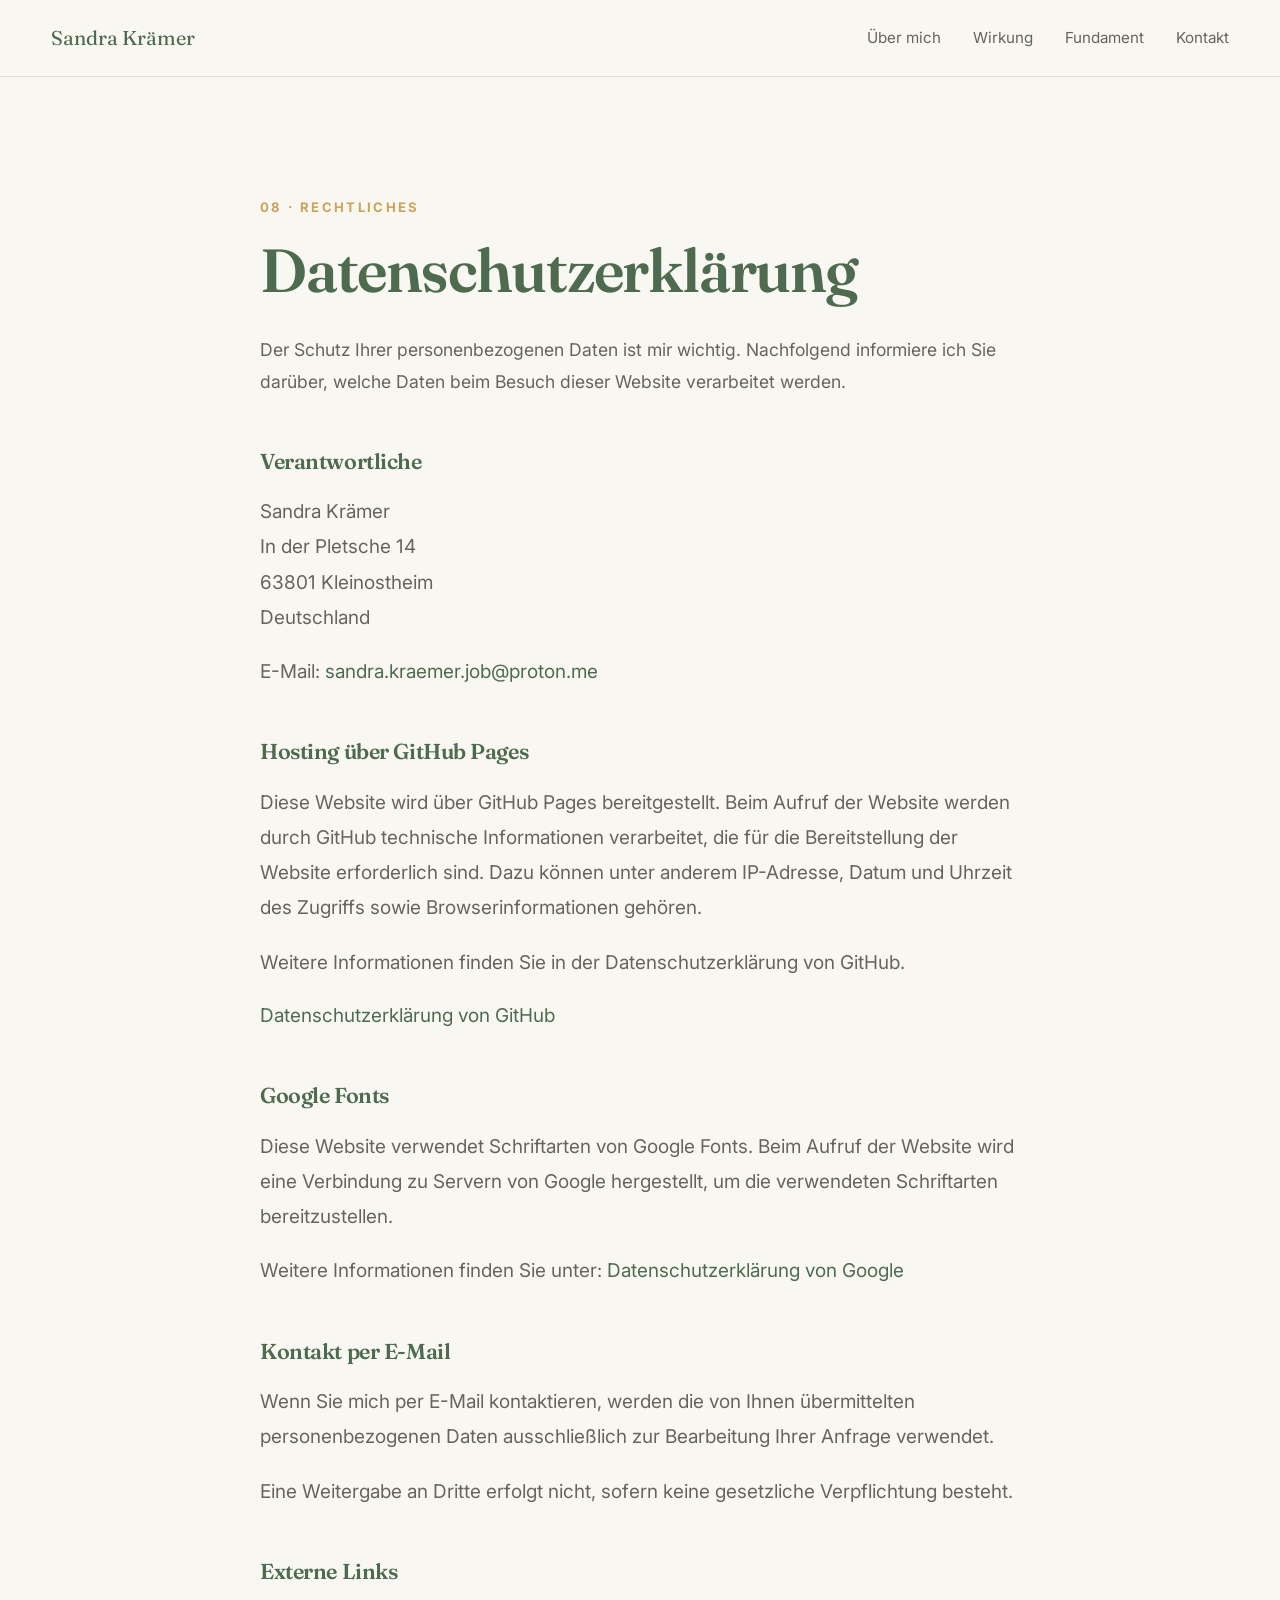
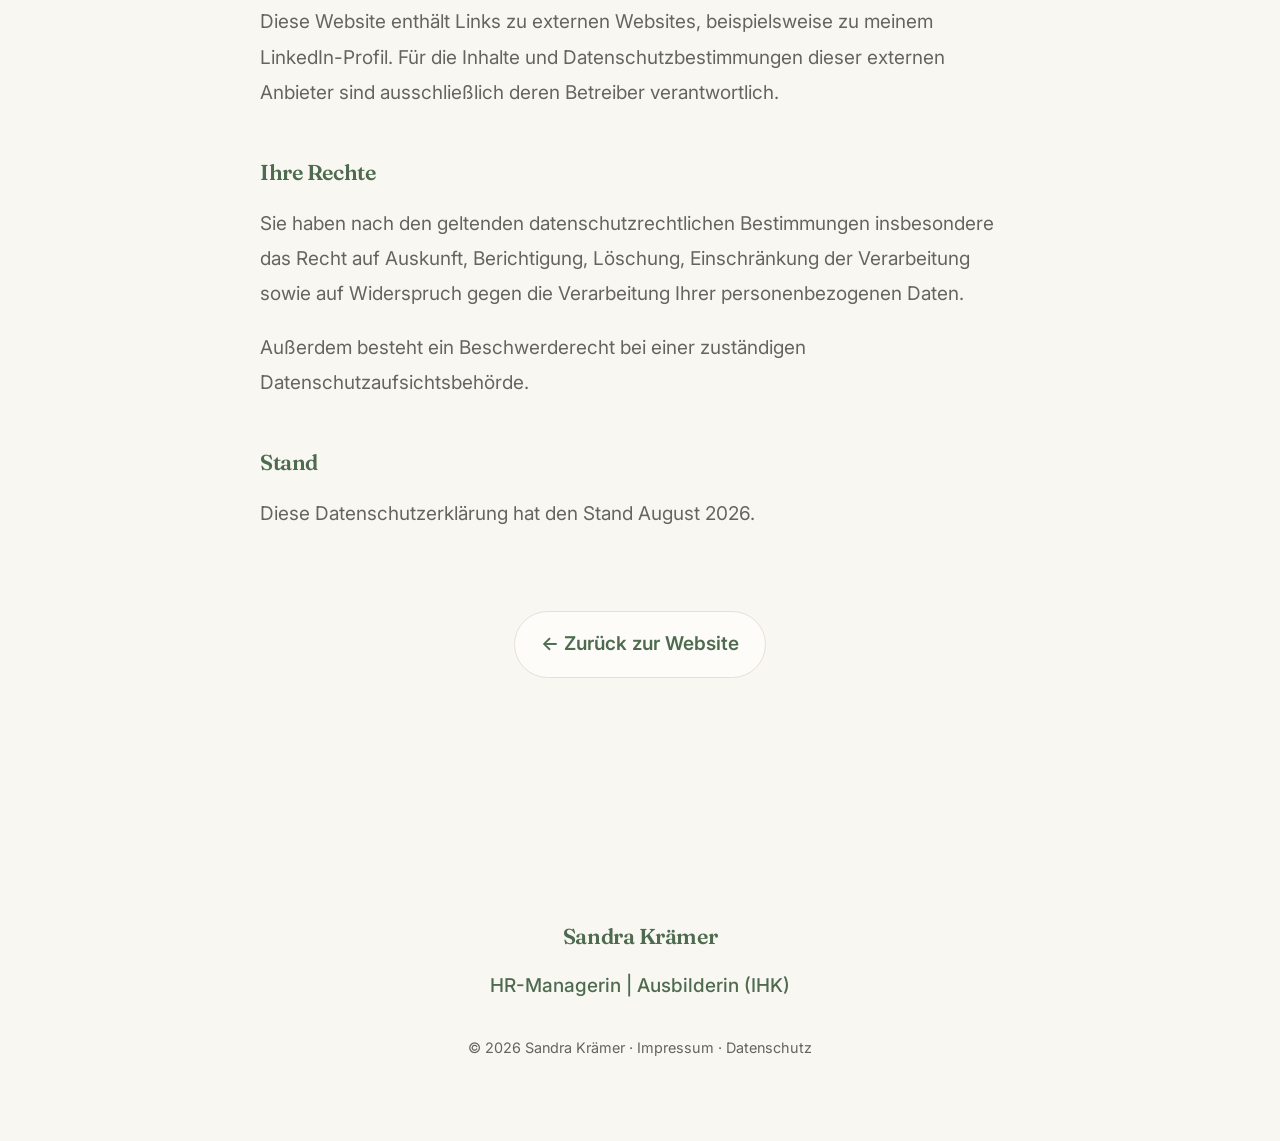
==== datenschutz.html @ 15b7663e "Version 5.0 – Final Release Completed legal pages, footer navigation and final polish for the person" ====
<!DOCTYPE html>

<html lang="de">
<head>
<meta charset="utf-8"/>
<meta content="width=device-width, initial-scale=1.0" name="viewport"/>
<title>Datenschutz | Sandra Krämer</title>

<meta name="description"
content="Datenschutzerklärung der Personal Brand Website von Sandra Krämer." />
<link rel="icon" type="image/png" sizes="32x32" href="favicon.png">
<link rel="apple-touch-icon" sizes="180x180" href="apple-touch-icon.png">
<link href="https://fonts.googleapis.com" rel="preconnect"/>
<link crossorigin="" href="https://fonts.gstatic.com" rel="preconnect"/>
<link href="https://fonts.googleapis.com/css2?family=Fraunces:wght@400;600;700&amp;family=Inter:wght@300;400;500;600;700&amp;display=swap" rel="stylesheet"/>
<link href="style.css" rel="stylesheet"/>
</head>
<body id="top">
<header>

    <div class="container">

        <a class="logo" href="index.html">
            Sandra Krämer
        </a>

        <nav>

            <a href="index.html#geschichte">Über mich</a>

            <a href="index.html#impact">Wirkung</a>

            <a href="index.html#qualifications">Fundament</a>

            <a href="index.html#contact">Kontakt</a>

        </nav>

    </div>

</header>

<main>

<section class="legal">

<div class="container">

<span class="section-label">

08 · RECHTLICHES

</span>

<h1>

Datenschutzerklärung

</h1>

<p class="legal-intro">

Der Schutz Ihrer personenbezogenen Daten ist mir wichtig. Nachfolgend informiere ich Sie darüber, welche Daten beim Besuch dieser Website verarbeitet werden.

</p>

<h3>Verantwortliche</h3>

<p>

Sandra Krämer<br>

In der Pletsche 14<br>

63801 Kleinostheim<br>

Deutschland

</p>

<p>

E-Mail:

<a href="mailto:sandra.kraemer.job@proton.me">

sandra.kraemer.job@proton.me

</a>

</p>

<h3>Hosting über GitHub Pages</h3>

<p>

Diese Website wird über GitHub Pages bereitgestellt. Beim Aufruf der Website werden durch GitHub technische Informationen verarbeitet, die für die Bereitstellung der Website erforderlich sind. Dazu können unter anderem IP-Adresse, Datum und Uhrzeit des Zugriffs sowie Browserinformationen gehören.

</p>

<p>

Weitere Informationen finden Sie in der Datenschutzerklärung von GitHub.

</p>
<a href="https://docs.github.com/de/site-policy/privacy-policies/github-general-privacy-statement"
target="_blank"
rel="noopener noreferrer">

Datenschutzerklärung von GitHub

</a>

<h3>Google Fonts</h3>

<p>

Diese Website verwendet Schriftarten von Google Fonts. Beim Aufruf der Website wird eine Verbindung zu Servern von Google hergestellt, um die verwendeten Schriftarten bereitzustellen.

</p>

<p>

Weitere Informationen finden Sie unter:

<a href="https://policies.google.com/privacy" target="_blank" rel="noopener noreferrer">

Datenschutzerklärung von Google

</a>

</p>

<h3>Kontakt per E-Mail</h3>

<p>

Wenn Sie mich per E-Mail kontaktieren, werden die von Ihnen übermittelten personenbezogenen Daten ausschließlich zur Bearbeitung Ihrer Anfrage verwendet.

</p>

<p>

Eine Weitergabe an Dritte erfolgt nicht, sofern keine gesetzliche Verpflichtung besteht.

</p>

<h3>Externe Links</h3>

<p>

Diese Website enthält Links zu externen Websites, beispielsweise zu meinem LinkedIn-Profil.

Für die Inhalte und Datenschutzbestimmungen dieser externen Anbieter sind ausschließlich deren Betreiber verantwortlich.

</p>

<h3>Ihre Rechte</h3>

<p>

Sie haben nach den geltenden datenschutzrechtlichen Bestimmungen insbesondere das Recht auf Auskunft, Berichtigung, Löschung, Einschränkung der Verarbeitung sowie auf Widerspruch gegen die Verarbeitung Ihrer personenbezogenen Daten.

</p>

<p>

Außerdem besteht ein Beschwerderecht bei einer zuständigen Datenschutzaufsichtsbehörde.

</p>

<h3>Stand</h3>

<p>

Diese Datenschutzerklärung hat den Stand August 2026.

</p>

<div class="legal-back">

<a class="button secondary"

href="index.html">

← Zurück zur Website

</a>

</div>

</div>

</section>

</main>

<footer>

    <div class="container footer-content">

        <h3>Sandra Krämer</h3>

        <p class="footer-role">
            HR-Managerin | Ausbilderin (IHK)
        </p>

        <small>

        © 2026 Sandra Krämer ·

        <a href="impressum.html">
        Impressum
        </a>

        ·

        <a href="datenschutz.html">
        Datenschutz
        </a>

        </small>

    </div>

</footer>
---- style.css ----
/* ==========================================================
   Sandra Krämer – Personal Brand Website
   Version 3.0

   Developed by Sandra Krämer
   Editorial & UX Support: ChatGPT

   Natürlich. Klar. Nahbar.
   ========================================================== */


/* ==========================================================
   01 | ROOT
   ========================================================== */

:root{

    /* Farben */
    --bg:#F8F7F2;
    --surface:#FDFCF9;
    --surface-soft:#F5F3EC;

    --text:#343430;
    --text-soft:#66645E;

    --primary:#4E6B50;
    --secondary:#A8B79E;
    --accent:#C9A35A;
    --highlight:#E8D58B;

    --border:#E5E1D7;

    /* Größen */
    --radius:20px;
    --radius-large:28px;

    --shadow:0 10px 30px rgba(0,0,0,.05);

    --content:760px;
    --section:980px;
    --hero:1140px;

    /* Abstände */
    --space-xs:.5rem;
    --space-sm:1rem;
    --space-md:2rem;
    --space-lg:4rem;
    --space-xl:6rem;
    --space-2xl:8rem;

    /* Schrift */
    --font-heading:"Fraunces",serif;
    --font-body:"Inter",sans-serif;

    --transition:.28s ease;

}


/* ==========================================================
   02 | RESET
   ========================================================== */

*,
*::before,
*::after{

    margin:0;
    padding:0;
    box-sizing:border-box;

}

html{

    scroll-behavior:smooth;

    scroll-padding-top:95px;

}

body{

    background:var(--bg);

    color:var(--text);

    font-family:var(--font-body);

    font-size:19px;

    line-height:1.8;

    -webkit-font-smoothing:antialiased;

}

img{

    display:block;

    max-width:100%;

    border-radius:var(--radius-large);

    box-shadow:var(--shadow);

    transition:transform .35s ease;

}

img:hover{

    transform:scale(1.01);

}

a{

    color:inherit;

    text-decoration:none;

    transition:var(--transition);

}

section{

    padding:7rem 2rem;

}


/* ==========================================================
   03 | LAYOUT
   ========================================================== */

.container{

    width:min(1200px,92%);

    margin:0 auto;

}

.container-text{

    width:min(100%,var(--content));

    margin-inline:auto;

}


/* ==========================================================
   04 | TYPOGRAFIE
   ========================================================== */

h1,
h2,
h3{

    font-family:var(--font-heading);

    font-weight:600;

    color:var(--primary);

    letter-spacing:-.02em;

}

h1{

    font-size:clamp(3rem,5vw,3.8rem);

    line-height:1.15;

    margin-bottom:1.75rem;

}

h2{

    font-size:clamp(2.6rem,4vw,3.3rem);

    line-height:1.15;

    margin-bottom:2rem;

    max-width:14ch;

}

h3{

    font-size:1.35rem;

    margin-bottom:.8rem;

}

p{

    color:var(--text-soft);

    margin-bottom:1.4rem;

}

.lead{

    max-width:34rem;

    font-size:1.2rem;

}

.eyebrow,
.section-label{

    display:inline-block;

    margin-bottom:1rem;

    color:var(--accent);

    text-transform:uppercase;

    letter-spacing:.18em;

    font-size:.82rem;

    font-weight:700;

}


/* ==========================================================
   05 | NAVIGATION
   ========================================================== */

header{

    position:sticky;

    top:0;

    background:rgba(248,247,242,.92);

    backdrop-filter:blur(10px);

    border-bottom:1px solid var(--border);

    z-index:100;

}

header .container{

    display:flex;

    justify-content:space-between;

    align-items:center;

    min-height:76px;

}

.logo{

    font-family:var(--font-heading);

    color:var(--primary);

    font-size:1.25rem;

}

nav{

    display:flex;

    gap:2rem;

}

nav a{

    font-size:.95rem;

    color:var(--text-soft);

}

nav a:hover{

    color:var(--primary);

}


/* ==========================================================
   06 | HERO
   ========================================================== */

.hero{

    padding-top:5rem;

    padding-bottom:5rem;

}

.hero-grid{

    width:min(100%,var(--hero));

    margin:auto;

    display:grid;

    grid-template-columns:1.1fr .9fr;

    gap:4rem;

    align-items:center;

}

.hero h1{

    max-width:none;

}

.hero-image{

    padding-left:0;

}

.hero-image img{

    width:100%;

    transition:transform .5s ease;

}

.hero-image img:hover{

    transform:scale(1.02);

}

.hero-buttons{

    display:flex;

    gap:1rem;

    margin-top:2rem;

}


/* ==========================================================
   07 | BUTTONS
   ========================================================== */

.button{

    display:inline-flex;

    align-items:center;

    justify-content:center;

    padding:.95rem 1.6rem;

    border-radius:999px;

    font-weight:600;

    transition:
        background .25s ease,
        color .25s ease,
        border-color .25s ease,
        transform .25s ease;

}

.button.primary{

    background:var(--primary);

    color:#fff;

}

.button.primary:hover{

    background:#425944;

    transform:translateY(-2px);

}

.button.secondary{

    background:var(--surface);

    border:1px solid var(--border);

}

.button.secondary:hover{

    border-color:var(--secondary);

    transform:translateY(-2px);

}
/* ==========================================================
   08 | EDITORIAL QUOTE
   ========================================================== */

.editorial-quote{

    padding:4rem 2rem;

}

.editorial-quote .container-text{

    text-align:center;

}

.editorial-quote::before,
.editorial-quote::after{

    content:"";

    display:block;

    width:72px;

    height:2px;

    background:var(--accent);

    margin:0 auto 2rem;

}

.editorial-quote::after{

    margin:2rem auto 0;

}

.editorial-quote p{

    max-width:24ch;

    margin:0 auto;

    font-family:var(--font-heading);

    font-size:clamp(1.8rem,3vw,2.2rem);

    line-height:1.5;

    color:var(--primary);

}


/* ==========================================================
   09 | STORY
   ========================================================== */

.story .container{

    max-width:var(--content);

}

.chapter{

    max-width:920px;

    margin:0 auto;

}

.chapter h2{

    max-width:14ch;

    font-size:clamp(2.6rem,4vw,3.3rem);

    line-height:1.15;

    margin-bottom:1rem;

}

.chapter p{

    max-width:42rem;

}

.chapter p:last-child{

    margin-bottom:0;

}

.intro{

    font-family:var(--font-heading);

    color:var(--primary);

    font-size:1.35rem;

    line-height:1.6;

    margin-bottom:2rem;

}

.story{

    padding:2.5rem 2rem;

}

.story + .story{

    padding-top:1rem;

}

.story-divider{

    width:90px;

    height:2px;

    background:var(--secondary);

    margin:2rem 0 2.75rem;

}

.story-question{

    margin:3rem 0 1.5rem;

    font-size:1.6rem;

    color:var(--primary);

    font-weight:600;

}

.story-quote{

    max-width:720px;

    margin:2.5rem auto;

    padding:2.6rem;

    background:var(--surface);

    border-left:2px solid var(--accent);

    border-radius:20px;

    box-shadow:0 10px 30px rgba(0,0,0,.05);

    font-size:1.4rem;

    line-height:1.6;

}

.story-quote span{

    display:block;

    margin-bottom:1rem;

    font-weight:400;

}

.story-quote strong{

    display:block;

    color:var(--primary);

}

.story::after{

    content:"";

    display:block;

    width:42px;

    height:2px;

    background:var(--accent);

    opacity:.35;

    margin:3rem auto 0;

}

.story:last-of-type::after{

    display:none;

}


/* ==========================================================
   10 | IMAGE BREAK
   ========================================================== */

.image-break{

    padding:3rem 2rem;

}

.image-break .container{

    max-width:980px;

}

.image-break img{

    width:100%;

    border-radius:24px;

    object-fit:cover;

}


/* ==========================================================
   11 | PRINCIPLES
   ========================================================== */

.principles{

    margin-top:2.5rem;

    display:grid;

    grid-template-columns:repeat(2,minmax(0,1fr));

    gap:1.75rem;

}

.principles article{

    background:var(--surface);

    border:1px solid var(--border);

    border-radius:20px;

    padding:2rem;

    transition:var(--transition);

}

.principles article:hover{

    border-color:var(--secondary);

    transform:translateY(-3px);

}

.principles h3{

    color:var(--primary);

}

.principles p{

    margin-bottom:0;

}


/* ==========================================================
   12 | WIRKUNG
   ========================================================== */

.impact{

    background:var(--surface-soft);

    padding:5rem 2rem 7rem;
}

.impact .container{

    max-width:980px;

}

.impact h2{

    max-width:14ch;

}

.impact-intro{

    max-width:760px;

    margin-bottom:2rem;

    font-size:1.1rem;

}

.impact-roadmap{

    position:relative;

}

.impact-grid{

    display:grid;

    grid-template-columns:repeat(2,minmax(380px,1fr));

    gap:2.2rem;

    z-index:2;

    margin-top:1.5rem;

}

.impact-card{

    position:relative;

    padding:3rem;

    background:var(--surface);

    border:1px solid var(--border);

    border-radius:24px;

    box-shadow:
        0 6px 18px rgba(36,48,36,.04),
        0 18px 40px rgba(36,48,36,.06);

    transition:
        transform .35s ease,
        box-shadow .35s ease;

}

.impact-card:hover{

    transform:translateY(-5px);

    box-shadow:
        0 10px 26px rgba(36,48,36,.08),
        0 22px 46px rgba(36,48,36,.08);

}

.card-header{

    display:flex;

    align-items:flex-start;

    gap:2rem;

    margin-bottom:1.8rem;

}

.card-header h3{

    margin:.2rem 0 0;

    font-size:1.65rem;

    line-height:1.1;

}

.impact-icon-wrapper{

    position:relative;

    width:72px;

    height:72px;

    flex-shrink:0;

}

.icon-blob{

    position:absolute;

    inset:0;

    background:rgba(168,183,158,.18);

    border-radius:58% 42% 63% 37% / 40% 62% 38% 60%;

    transform:rotate(-15deg);

}

.impact-icon{

    position:absolute;

    inset:0;

    display:flex;

    justify-content:center;

    align-items:center;

    color:var(--primary);

}

.impact-card:hover .impact-icon{

    color:#fff;

    background:var(--primary);

    border-radius:50%;

}

.card-divider{

    width:72%;

    height:2px;

    margin-bottom:1.7rem;

    background:var(--secondary);

}

.impact-card p{

    margin-bottom:2.5rem;

}

.roadmap-node{

    width:14px;

    height:14px;

    margin-top:2rem;

    margin-left:auto;

    border-radius:50%;

    background:var(--secondary);

    transition:.3s;

}

.impact-card:hover .roadmap-node{

    transform:scale(1.35);

}
/* ==========================================================
   13 | QUALIFIKATION
   ========================================================== */

.qualifications{

    background:var(--bg);

}

.qualifications .container{

    max-width:980px;

}

.qualifications h2{

    max-width:14ch;

}

.qualification-intro{

    max-width:760px;

    margin-bottom:2rem;

    font-size:1.1rem;

}

.qualification-grid{

    display:grid;

    grid-template-columns:repeat(2,minmax(0,1fr));

    gap:2rem;

    margin-top:3.5rem;

    align-items:stretch;

}

.qualification-grid article{

    padding:2rem;

    background:var(--surface);

    border:1px solid var(--border);

    border-top:4px solid var(--secondary);

    border-radius:24px;

    box-shadow:
        0 6px 18px rgba(36,48,36,.04),
        0 18px 40px rgba(36,48,36,.06);

    transition:var(--transition);

}

.qualification-grid article:hover{

    transform:translateY(-4px);

    border-color:var(--secondary);

}

.qualification-grid h3{

    margin-bottom:.8rem;

    font-size:1.45rem;

    color:var(--primary);

}

.qualification-grid p{

    margin-bottom:0;

    font-size:.98rem;

}


/* ==========================================================
   14 | VIDEO
   ========================================================== */

.video{

    text-align:center;
    padding:7rem 2rem 4rem;

}

.video .container{

    max-width:980px;

}

.video h2{

    max-width:14ch;

    margin-inline:auto;

}

.video-intro{

    max-width:760px;

    margin:0 auto 2rem;

    text-align:center;

    font-size:1.1rem;

}

.video-wrapper{

    max-width:900px;

    margin:0 auto;

    aspect-ratio:16 / 9;

    overflow:hidden;

    border-radius:24px;

    border:1px solid var(--border);

    background:var(--surface);

    box-shadow:0 16px 40px rgba(36,48,36,.08);

}

    .video-placeholder{

    height:100%;

    display:flex;

    flex-direction:column;

    justify-content:center;

    align-items:center;

    text-align:center;

    padding:3rem;

    color:var(--text-soft);

}

    .video-placeholder h3{

        margin-bottom:1rem;

        color:var(--primary);

    }

.video-note{

    margin-top:1.5rem;

    color:var(--accent);

    font-style:italic;

}

/* ==========================================================
   15 | KONTAKT
   ========================================================== */

.contact{

    text-align:center;
    padding:4rem 2rem 7rem;

}

.contact .container{

    max-width:980px;

}

.contact h2{

    max-width:14ch;

    margin-inline:auto;

    margin-bottom:1rem;

}

.contact p{

    max-width:680px;

    margin:0 auto 3rem;

    font-size:1.1rem;

    line-height:1.8;

}

.contact-links{

    display:flex;

    justify-content:center;

    align-items:center;

    flex-wrap:wrap;

    gap:1.25rem;

    margin-top:3rem;

}

.contact-links a{

    display:flex;

    align-items:center;

    justify-content:center;

    gap:.75rem;

    min-width:240px;

    padding:.95rem 1.6rem;

    background:var(--surface);

    border:1px solid var(--border);

    border-radius:999px;

    font-weight:500;

    transition:var(--transition);

}

.contact-links a:hover{

    color:var(--primary);

    border-color:var(--secondary);

    transform:translateY(-2px);

}


/* ==========================================================
   16 | FOOTER
   ========================================================== */

footer{

    padding:8rem 0 5rem;

    text-align:center;

}

.footer-content{

    max-width:720px;

    margin:0 auto;

}

.footer-content h3{

    margin-bottom:.75rem;

}

.footer-role{

    margin-bottom:2.5rem;

    color:var(--primary);

    font-weight:500;

}

.footer-content p{

    max-width:620px;

    margin:0 auto 1.5rem;

}

.footer-thanks{

    margin:4rem auto 2rem;

    font-style:italic;

    color:var(--primary);

}

footer small{

    display:block;

    margin-top:2rem;

    color:var(--text-soft);

    font-size:.9rem;

}
footer small a{

    color:inherit;

    text-decoration:none;

}

footer small a:hover{

    color:var(--primary);

}

/* ==========================================================
   17 | ANIMATIONEN
   ========================================================== */

.reveal{

    opacity:0;

    transform:translateY(24px);

    transition:
        opacity .7s ease,
        transform .7s ease;

}

.reveal.visible{

    opacity:1;

    transform:translateY(0);

}


/* ==========================================================
   18 | HOVER-EFFEKTE
   ========================================================== */

.button,
.contact-links a,
.principles article,
.qualification-grid article,
.impact-card{

    transition:
        background .25s ease,
        color .25s ease,
        border-color .25s ease,
        transform .25s ease,
        box-shadow .25s ease;

}


/* ==========================================================
   19 | ACCESSIBILITY
   ========================================================== */

a:focus-visible,
button:focus-visible{

    outline:3px solid var(--highlight);

    outline-offset:4px;

    border-radius:999px;

}

::selection{

    background:var(--highlight);

    color:var(--text);

}


/* ==========================================================
   20 | RESPONSIVE
   ========================================================== */

@media (max-width:900px){

    section{

        padding:6rem 1.5rem;

    }

    header .container{

        flex-direction:column;

        gap:1rem;

        padding:1rem 0;

    }

    nav{

        flex-wrap:wrap;

        justify-content:center;

    }

    .hero-grid{

        grid-template-columns:1fr;

        gap:3rem;

    }

    .hero-image{

        order:-1;

        max-width:520px;

        margin:0 auto;

    }

    .principles,
    .impact-grid,
    .qualification-grid{

        grid-template-columns:1fr;

    }

    .card-header{

        gap:1.5rem;

    }

    .contact-links{

        flex-direction:column;

    }

    .contact-links a{

        width:100%;

        min-width:unset;

    }

}


@media (max-width:640px){

    body{

        font-size:18px;

    }

    section{

        padding:5rem 1.25rem;

    }

    h1{

        font-size:2.6rem;

    }

    h2{

        font-size:2.2rem;

    }

    .hero-buttons{

        flex-direction:column;

    }

    .button{

        width:100%;

    }

    .impact-card,
    .qualification-grid article,
    .principles article{

        padding:1.6rem;

    }

    .card-header{

        flex-direction:column;

        align-items:flex-start;

        gap:1.2rem;

    }

    .card-divider{

        width:100%;

    }

    .story-quote{

        padding:2rem;

        font-size:1.2rem;

    }

    .video-wrapper{

        border-radius:18px;

    }

    .contact-links a{

    padding:.8rem 1.2rem;

    font-size:.95rem;

    }
    
    .story p{

    max-width:38ch;

    }
}


/* ==========================================================
   21 | KLEINE HILFSKLASSEN
   ========================================================== */

.text-center{

    text-align:center;

}

.mt-lg{

    margin-top:4rem;

}

.mb-0{

    margin-bottom:0;

}

@media (max-width:360px){

    .contact-links a{

        padding:.75rem 1rem;

        font-size:.9rem;

    }

}

/* ==========================================================
   22 | LEGAL
   ========================================================== */

.legal{

    padding:7rem 2rem;

}

.legal .container{

    max-width:760px;

}

.legal-intro{

    margin-bottom:3rem;

    font-size:1.1rem;

    color:var(--text-soft);

}

.legal h3{

    margin-top:2.75rem;

    margin-bottom:.8rem;

    font-family:var(--font-heading);

    color:var(--primary);

}

.legal p{

    line-height:1.85;

    margin-bottom:1.2rem;

}

.legal a{

    color:var(--primary);

}

.legal-back{

    text-align:center;

    margin-top:5rem;

}

/* ==========================================================
   ENDE
   ========================================================== */
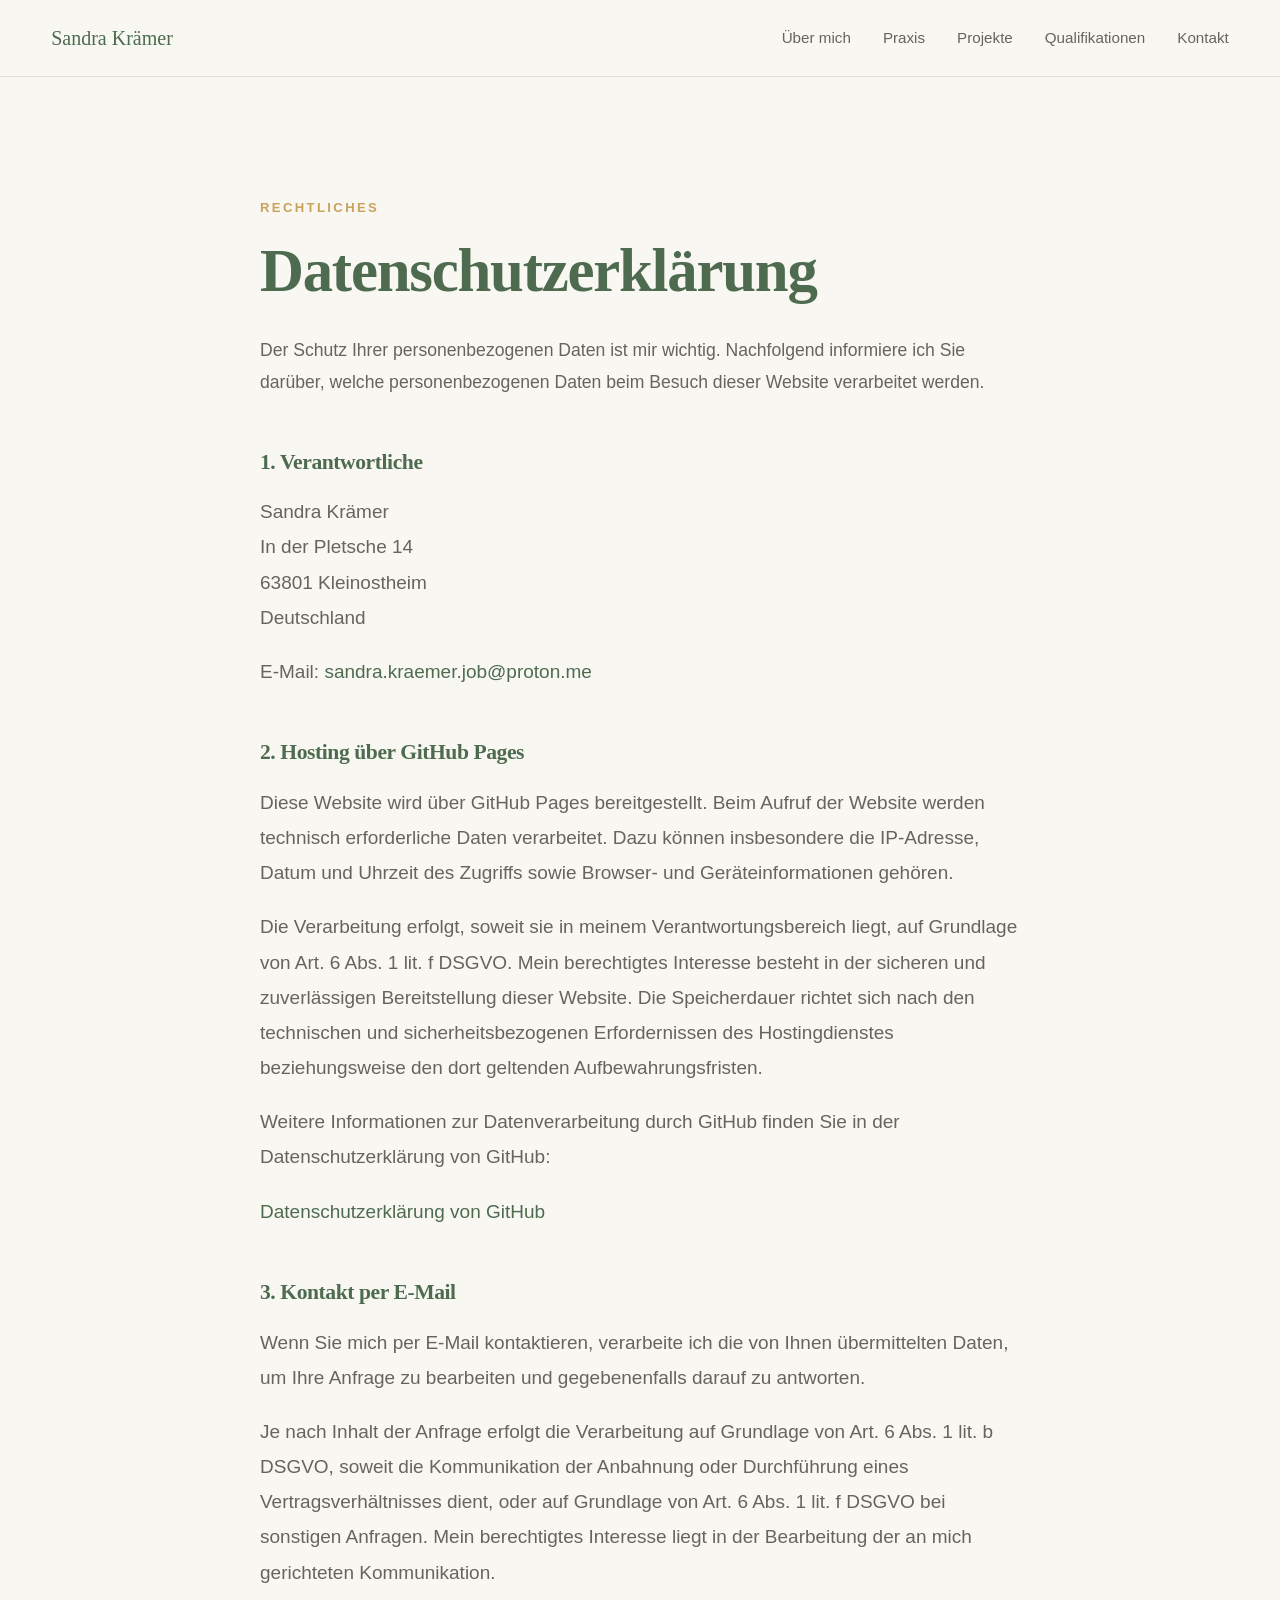
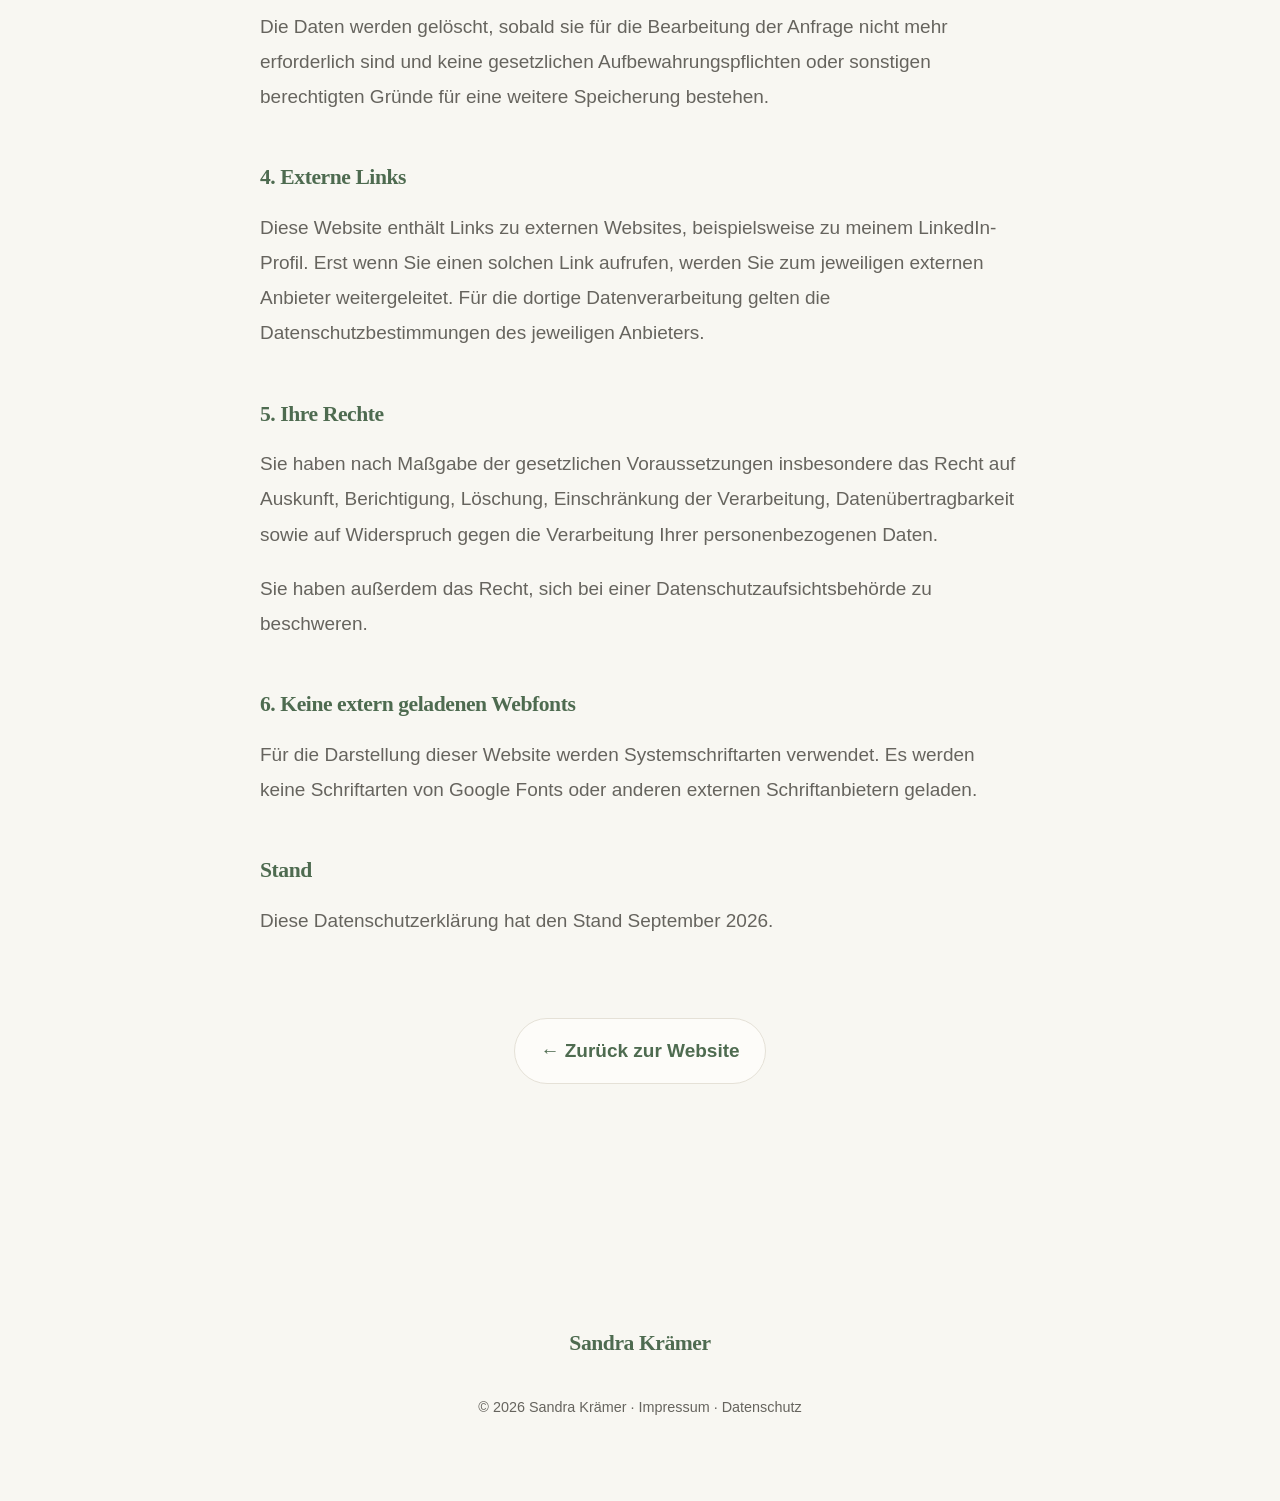
==== commit 3acbfaab: "Website V2.5 – Final Release" ====
--- a/datenschutz.html
+++ b/datenschutz.html
@@ -1,226 +1,81 @@
 <!DOCTYPE html>
-
 <html lang="de">
 <head>
-<meta charset="utf-8"/>
-<meta content="width=device-width, initial-scale=1.0" name="viewport"/>
+<meta charset="utf-8">
+<meta name="viewport" content="width=device-width, initial-scale=1.0">
 <title>Datenschutz | Sandra Krämer</title>
-
-<meta name="description"
-content="Datenschutzerklärung der Personal Brand Website von Sandra Krämer." />
+<meta name="description" content="Datenschutzerklärung der Website von Sandra Krämer.">
 <link rel="icon" type="image/png" sizes="32x32" href="favicon.png">
 <link rel="apple-touch-icon" sizes="180x180" href="apple-touch-icon.png">
-<link href="https://fonts.googleapis.com" rel="preconnect"/>
-<link crossorigin="" href="https://fonts.gstatic.com" rel="preconnect"/>
-<link href="https://fonts.googleapis.com/css2?family=Fraunces:wght@400;600;700&amp;family=Inter:wght@300;400;500;600;700&amp;display=swap" rel="stylesheet"/>
-<link href="style.css" rel="stylesheet"/>
+<link rel="stylesheet" href="style.css">
 </head>
 <body id="top">
 <header>
+  <div class="container">
+    <a class="logo" href="index.html#top">Sandra Krämer</a>
+    <nav>
+      <a href="index.html#ueber-mich">Über mich</a>
+      <a href="index.html#praxis">Praxis</a>
+      <a href="index.html#projekte">Projekte</a>
+      <a href="index.html#qualifikationen">Qualifikationen</a>
+      <a href="index.html#kontakt">Kontakt</a>
+    </nav>
+  </div>
+</header>
+<main>
+<section class="legal">
+<div class="container">
+<span class="section-label">Rechtliches</span>
+<h1>Datenschutzerklärung</h1>
+<p class="legal-intro">Der Schutz Ihrer personenbezogenen Daten ist mir wichtig. Nachfolgend informiere ich Sie darüber, welche personenbezogenen Daten beim Besuch dieser Website verarbeitet werden.</p>
 
-    <div class="container">
-
-        <a class="logo" href="index.html">
-            Sandra Krämer
-        </a>
-
-        <nav>
-
-            <a href="index.html#geschichte">Über mich</a>
-
-            <a href="index.html#impact">Wirkung</a>
-
-            <a href="index.html#qualifications">Fundament</a>
-
-            <a href="index.html#contact">Kontakt</a>
-
-        </nav>
-
-    </div>
-
-</header>
-
-<main>
-
-<section class="legal">
-
-<div class="container">
-
-<span class="section-label">
-
-08 · RECHTLICHES
-
-</span>
-
-<h1>
-
-Datenschutzerklärung
-
-</h1>
-
-<p class="legal-intro">
-
-Der Schutz Ihrer personenbezogenen Daten ist mir wichtig. Nachfolgend informiere ich Sie darüber, welche Daten beim Besuch dieser Website verarbeitet werden.
-
+<h3>1. Verantwortliche</h3>
+<p>
+Sandra Krämer<br>
+In der Pletsche 14<br>
+63801 Kleinostheim<br>
+Deutschland
+</p>
+<p>
+E-Mail:
+<a href="mailto:sandra.kraemer.job@proton.me">sandra.kraemer.job@proton.me</a>
 </p>
 
-<h3>Verantwortliche</h3>
+<h3>2. Hosting über GitHub Pages</h3>
+<p>Diese Website wird über GitHub Pages bereitgestellt. Beim Aufruf der Website werden technisch erforderliche Daten verarbeitet. Dazu können insbesondere die IP-Adresse, Datum und Uhrzeit des Zugriffs sowie Browser- und Geräteinformationen gehören.</p>
+<p>Die Verarbeitung erfolgt, soweit sie in meinem Verantwortungsbereich liegt, auf Grundlage von Art. 6 Abs. 1 lit. f DSGVO. Mein berechtigtes Interesse besteht in der sicheren und zuverlässigen Bereitstellung dieser Website. Die Speicherdauer richtet sich nach den technischen und sicherheitsbezogenen Erfordernissen des Hostingdienstes beziehungsweise den dort geltenden Aufbewahrungsfristen.</p>
+<p>Weitere Informationen zur Datenverarbeitung durch GitHub finden Sie in der Datenschutzerklärung von GitHub:</p>
+<p><a href="https://docs.github.com/de/site-policy/privacy-policies/github-general-privacy-statement" target="_blank" rel="noopener noreferrer">Datenschutzerklärung von GitHub</a></p>
 
-<p>
+<h3>3. Kontakt per E-Mail</h3>
+<p>Wenn Sie mich per E-Mail kontaktieren, verarbeite ich die von Ihnen übermittelten Daten, um Ihre Anfrage zu bearbeiten und gegebenenfalls darauf zu antworten.</p>
+<p>Je nach Inhalt der Anfrage erfolgt die Verarbeitung auf Grundlage von Art. 6 Abs. 1 lit. b DSGVO, soweit die Kommunikation der Anbahnung oder Durchführung eines Vertragsverhältnisses dient, oder auf Grundlage von Art. 6 Abs. 1 lit. f DSGVO bei sonstigen Anfragen. Mein berechtigtes Interesse liegt in der Bearbeitung der an mich gerichteten Kommunikation.</p>
+<p>Die Daten werden gelöscht, sobald sie für die Bearbeitung der Anfrage nicht mehr erforderlich sind und keine gesetzlichen Aufbewahrungspflichten oder sonstigen berechtigten Gründe für eine weitere Speicherung bestehen.</p>
 
-Sandra Krämer<br>
+<h3>4. Externe Links</h3>
+<p>Diese Website enthält Links zu externen Websites, beispielsweise zu meinem LinkedIn-Profil. Erst wenn Sie einen solchen Link aufrufen, werden Sie zum jeweiligen externen Anbieter weitergeleitet. Für die dortige Datenverarbeitung gelten die Datenschutzbestimmungen des jeweiligen Anbieters.</p>
 
-In der Pletsche 14<br>
+<h3>5. Ihre Rechte</h3>
+<p>Sie haben nach Maßgabe der gesetzlichen Voraussetzungen insbesondere das Recht auf Auskunft, Berichtigung, Löschung, Einschränkung der Verarbeitung, Datenübertragbarkeit sowie auf Widerspruch gegen die Verarbeitung Ihrer personenbezogenen Daten.</p>
+<p>Sie haben außerdem das Recht, sich bei einer Datenschutzaufsichtsbehörde zu beschweren.</p>
 
-63801 Kleinostheim<br>
-
-Deutschland
-
-</p>
-
-<p>
-
-E-Mail:
-
-<a href="mailto:sandra.kraemer.job@proton.me">
-
-sandra.kraemer.job@proton.me
-
-</a>
-
-</p>
-
-<h3>Hosting über GitHub Pages</h3>
-
-<p>
-
-Diese Website wird über GitHub Pages bereitgestellt. Beim Aufruf der Website werden durch GitHub technische Informationen verarbeitet, die für die Bereitstellung der Website erforderlich sind. Dazu können unter anderem IP-Adresse, Datum und Uhrzeit des Zugriffs sowie Browserinformationen gehören.
-
-</p>
-
-<p>
-
-Weitere Informationen finden Sie in der Datenschutzerklärung von GitHub.
-
-</p>
-<a href="https://docs.github.com/de/site-policy/privacy-policies/github-general-privacy-statement"
-target="_blank"
-rel="noopener noreferrer">
-
-Datenschutzerklärung von GitHub
-
-</a>
-
-<h3>Google Fonts</h3>
-
-<p>
-
-Diese Website verwendet Schriftarten von Google Fonts. Beim Aufruf der Website wird eine Verbindung zu Servern von Google hergestellt, um die verwendeten Schriftarten bereitzustellen.
-
-</p>
-
-<p>
-
-Weitere Informationen finden Sie unter:
-
-<a href="https://policies.google.com/privacy" target="_blank" rel="noopener noreferrer">
-
-Datenschutzerklärung von Google
-
-</a>
-
-</p>
-
-<h3>Kontakt per E-Mail</h3>
-
-<p>
-
-Wenn Sie mich per E-Mail kontaktieren, werden die von Ihnen übermittelten personenbezogenen Daten ausschließlich zur Bearbeitung Ihrer Anfrage verwendet.
-
-</p>
-
-<p>
-
-Eine Weitergabe an Dritte erfolgt nicht, sofern keine gesetzliche Verpflichtung besteht.
-
-</p>
-
-<h3>Externe Links</h3>
-
-<p>
-
-Diese Website enthält Links zu externen Websites, beispielsweise zu meinem LinkedIn-Profil.
-
-Für die Inhalte und Datenschutzbestimmungen dieser externen Anbieter sind ausschließlich deren Betreiber verantwortlich.
-
-</p>
-
-<h3>Ihre Rechte</h3>
-
-<p>
-
-Sie haben nach den geltenden datenschutzrechtlichen Bestimmungen insbesondere das Recht auf Auskunft, Berichtigung, Löschung, Einschränkung der Verarbeitung sowie auf Widerspruch gegen die Verarbeitung Ihrer personenbezogenen Daten.
-
-</p>
-
-<p>
-
-Außerdem besteht ein Beschwerderecht bei einer zuständigen Datenschutzaufsichtsbehörde.
-
-</p>
+<h3>6. Keine extern geladenen Webfonts</h3>
+<p>Für die Darstellung dieser Website werden Systemschriftarten verwendet. Es werden keine Schriftarten von Google Fonts oder anderen externen Schriftanbietern geladen.</p>
 
 <h3>Stand</h3>
-
-<p>
-
-Diese Datenschutzerklärung hat den Stand August 2026.
-
-</p>
+<p>Diese Datenschutzerklärung hat den Stand September 2026.</p>
 
 <div class="legal-back">
-
-<a class="button secondary"
-
-href="index.html">
-
-← Zurück zur Website
-
-</a>
-
+<a class="button secondary" href="index.html">← Zurück zur Website</a>
 </div>
-
 </div>
-
 </section>
-
 </main>
-
 <footer>
-
-    <div class="container footer-content">
-
-        <h3>Sandra Krämer</h3>
-
-        <p class="footer-role">
-            HR-Managerin | Ausbilderin (IHK)
-        </p>
-
-        <small>
-
-        © 2026 Sandra Krämer ·
-
-        <a href="impressum.html">
-        Impressum
-        </a>
-
-        ·
-
-        <a href="datenschutz.html">
-        Datenschutz
-        </a>
-
-        </small>
-
-    </div>
-
-</footer>+  <div class="container footer-content">
+    <h3>Sandra Krämer</h3>
+    <small>© 2026 Sandra Krämer · <a href="impressum.html">Impressum</a> · <a href="datenschutz.html">Datenschutz</a></small>
+  </div>
+</footer>
+</body>
+</html>
--- a/style.css
+++ b/style.css
@@ -49,8 +49,8 @@
     --space-2xl:8rem;
 
     /* Schrift */
-    --font-heading:"Fraunces",serif;
-    --font-body:"Inter",sans-serif;
+    --font-heading:Georgia,"Times New Roman",serif;
+    --font-body:Arial,Helvetica,sans-serif;
 
     --transition:.28s ease;
 
@@ -1610,4 +1610,204 @@
 
 /* ==========================================================
    ENDE
-   ========================================================== */+   ========================================================== */
+/* ==========================================================
+   V2 | WEBSITE-REDESIGN 2026-09
+   ========================================================== */
+.site-header{position:sticky;top:0;z-index:100;background:rgba(248,247,242,.94);backdrop-filter:blur(10px);border-bottom:1px solid var(--border)}
+.nav-wrap{display:flex;justify-content:space-between;align-items:center;min-height:76px}
+.about,.working-style,.practice,.projects,.qualifications,.contact{padding:6rem 2rem}
+.about-grid{display:grid;grid-template-columns:.9fr 1.1fr;gap:4rem;align-items:center}
+.about-intro,.section-intro{max-width:760px}
+.subheading{margin-top:2.5rem}
+.competence-grid{display:grid;grid-template-columns:repeat(2,minmax(0,1fr));gap:1.5rem;margin-top:2.5rem}
+.competence-grid article,.project-card{background:var(--surface);border:1px solid var(--border);border-radius:var(--radius);padding:2rem;box-shadow:var(--shadow)}
+.competence-grid article p,.project-card p{margin-bottom:0}
+.process-flow{display:flex;flex-wrap:wrap;align-items:center;gap:.65rem;margin:2rem 0 1rem;font-family:var(--font-heading);font-size:clamp(1.25rem,2vw,1.65rem);color:var(--primary)}
+.process-flow span:not(:last-child)::after{content:"→";margin-left:.65rem;color:var(--accent)}
+.process-note{font-size:1rem}
+
+/* Metamorphose flip card */
+.flip-card{position:relative;display:block;width:100%;padding:0;border:0;background:transparent;color:inherit;font:inherit;text-align:inherit;appearance:none;-webkit-appearance:none;perspective:1400px;aspect-ratio:3/2;min-height:0;cursor:pointer;outline:none}
+.flip-card-inner{position:relative;width:100%;height:100%;min-height:0;transition:transform .7s cubic-bezier(.2,.7,.2,1);transform-style:preserve-3d}
+.flip-card:hover .flip-card-inner,.flip-card:focus-visible .flip-card-inner,.flip-card.is-flipped .flip-card-inner{transform:rotateY(180deg)}
+.flip-card-face{display:block;position:absolute;inset:0;backface-visibility:hidden;-webkit-backface-visibility:hidden;border-radius:var(--radius-large);overflow:hidden;box-shadow:var(--shadow);border:1px solid var(--border);background:var(--surface)}
+.flip-card-front img{width:100%;height:100%;min-height:0;object-fit:cover;border-radius:0;box-shadow:none;transition:none}
+.flip-card-front img:hover{transform:none}
+.flip-card-back{transform:rotateY(180deg);display:flex;align-items:center;padding:clamp(1.4rem,2.6vw,2.4rem)}
+.flip-copy{max-width:38rem;margin:auto;font-size:clamp(.9rem,1.15vw,1.02rem);line-height:1.55}.flip-copy>span{display:block;margin-bottom:1rem}.flip-copy>span:last-child{margin-bottom:0}
+.flip-copy h2{max-width:16ch}
+.flip-hint{position:absolute;right:1rem;bottom:1rem;z-index:4;background:rgba(253,252,249,.92);border:1px solid var(--border);border-radius:999px;padding:.45rem .8rem;font-size:.8rem;color:var(--text-soft)}
+.interaction-note{font-size:.85rem;color:var(--text-soft);margin-top:.8rem}
+
+/* Praxis */
+.practice{background:var(--surface-soft)}
+.practice-line{position:relative;display:grid;grid-template-columns:repeat(4,minmax(0,1fr));gap:1.25rem;margin-top:3rem}
+.practice-line::before{content:"";position:absolute;left:8%;right:8%;top:1.2rem;height:2px;background:var(--secondary);opacity:.6}
+.practice-line article{position:relative;padding-top:3rem;z-index:1}
+.practice-node{position:absolute;top:.78rem;left:2rem;width:.85rem;height:.85rem;border-radius:50%;background:var(--accent);box-shadow:0 0 0 7px var(--surface-soft);z-index:2}
+.practice-tag{display:block;margin-bottom:.8rem;color:var(--accent);font-size:.78rem;font-weight:700;letter-spacing:.08em;text-transform:uppercase}
+
+/* Projekte */
+.project-grid{display:grid;grid-template-columns:repeat(3,minmax(0,1fr));gap:1.5rem;margin-top:3rem}
+.project-card{display:flex;flex-direction:column;gap:1rem}
+.project-visual{min-height:170px;border-radius:16px;background:var(--surface-soft);border:1px dashed var(--secondary);display:flex;align-items:center;justify-content:center;padding:1.5rem;text-align:center;color:var(--text-soft)}
+.project-question{font-family:var(--font-heading);color:var(--primary);font-size:1.1rem;line-height:1.45}
+.project-type{margin-top:0!important;padding-top:.8rem;color:var(--accent)!important;font-size:.86rem;font-weight:600}
+
+/* Qualifikationen */
+.qualification-list{max-width:820px;margin-top:2.5rem;border-top:1px solid var(--border)}
+.qualification-list article{display:grid;grid-template-columns:120px 1fr;gap:1.5rem;padding:1.35rem 0;border-bottom:1px solid var(--border)}
+.qualification-list time{font-weight:700;color:var(--accent)}
+.qualification-list h3{margin:0;font-size:1.15rem}
+
+@media (max-width:900px){
+ .nav-wrap{flex-direction:column;gap:1rem;padding:1rem 0}
+ .about-grid{grid-template-columns:1fr;gap:2.5rem}
+ .flip-card,.flip-card-inner{min-height:620px}
+ .flip-card-front img{min-height:620px}
+ .practice-line{grid-template-columns:1fr 1fr}
+ .practice-line::before{display:none}
+ .practice-node{top:1rem}
+ .project-grid{grid-template-columns:1fr}
+}
+@media (max-width:640px){
+ .about,.working-style,.practice,.projects,.qualifications,.contact{padding:4.5rem 1.25rem}
+ nav{gap:.8rem 1rem}
+ nav a{font-size:.84rem}
+ .competence-grid,.practice-line{grid-template-columns:1fr}
+ .process-flow{display:grid;gap:.25rem}
+ .process-flow span:not(:last-child)::after{content:"↓";display:block;margin:.2rem 0;color:var(--accent)}
+ .flip-card,.flip-card-inner{min-height:680px}
+ .flip-card-front img{min-height:680px}
+ .flip-card-back{padding:1.6rem}
+ .flip-copy h2{font-size:1.8rem}
+ .flip-copy p{font-size:.95rem;line-height:1.65}
+ .qualification-list article{grid-template-columns:1fr;gap:.25rem}
+}
+@media (prefers-reduced-motion:reduce){
+ html{scroll-behavior:auto}
+ *,*::before,*::after{animation-duration:.01ms!important;animation-iteration-count:1!important;transition-duration:.01ms!important}
+ .flip-card-inner{transform:none!important}
+ .flip-card-face{position:relative;backface-visibility:visible}
+ .flip-card-back{transform:none;margin-top:1rem}
+ .flip-card-front{display:block}
+ .flip-hint{display:none}
+}
+
+/* ===== V2.2 corrections ===== */
+/* Flip-card: inner span must participate as a block-sized 3D container. */
+.flip-card-inner{display:block}
+.flip-card-front{display:block}
+.flip-copy{display:flex;flex-direction:column;gap:1.1rem}
+.flip-copy strong{font-family:var(--font-heading);font-size:clamp(1.55rem,2.5vw,2.2rem);line-height:1.15;color:var(--primary)}
+.flip-copy span{display:block;line-height:1.75}
+
+/* One accent arrow only, generated between process steps. */
+.process-flow{flex-wrap:nowrap;gap:.55rem;white-space:nowrap;font-size:clamp(1.1rem,1.75vw,1.5rem)}
+.process-flow span{display:inline-flex;align-items:center}
+.process-flow span:not(:last-child)::after{content:"→";margin-left:.55rem;color:var(--accent);font-family:var(--font-body);font-weight:400}
+
+/* Practice: line and nodes share one exact vertical axis. */
+.practice-line::before{left:calc(12.5%);right:calc(12.5%);top:1.2rem}
+.practice-line article{padding-top:3rem}
+.practice-node{top:.78rem;left:50%;transform:translateX(-50%);width:.85rem;height:.85rem}
+.practice-points{margin:.85rem 0 0;padding:0;list-style:none}
+.practice-points li{position:relative;margin:0 0 .55rem;padding-left:1rem;line-height:1.55;color:var(--text-soft)}
+.practice-points li::before{content:"·";position:absolute;left:0;color:var(--accent);font-weight:700}
+
+/* Projects: reserve equal status height so all green titles start together. */
+.project-card .project-type{min-height:3.1rem;display:flex;align-items:flex-start}
+.project-card h3{margin-top:0}
+
+/* Qualifications: date first, title underneath. */
+.qualification-list article{display:block;padding:1.25rem 0}
+.qualification-list time{display:block;margin-bottom:.35rem}
+.qualification-list h3{display:block;margin:0}
+
+@media (max-width:1100px){
+  .process-flow{white-space:normal;flex-wrap:wrap}
+}
+@media (max-width:900px){
+  .practice-line::before{display:none}
+  .practice-node{left:1rem;transform:none}
+  .project-card .project-type{min-height:0}
+}
+@media (max-width:640px){
+  .process-flow{display:flex;flex-direction:column;align-items:flex-start;gap:.2rem;white-space:normal}
+  .process-flow span:not(:last-child)::after{content:"↓";display:block;margin:.2rem 0 0;color:var(--accent)}
+}
+
+/* V2.4 — practice alignment, project typography, qualification correction */
+@media (min-width:901px){
+  /* Each node sits directly above its station heading. Segments are drawn per column,
+     so grid gaps cannot shift the visual connection. */
+  .practice-line::before{display:none}
+  .practice-line article{position:relative;padding-top:3rem}
+  .practice-line article:not(:last-child)::after{
+    content:"";
+    position:absolute;
+    top:1.18rem;
+    left:.85rem;
+    width:calc(100% + 1.25rem - .85rem);
+    height:2px;
+    background:var(--secondary);
+    opacity:.6;
+    z-index:0;
+  }
+  .practice-node{
+    top:.78rem;
+    left:0;
+    transform:none;
+    z-index:2;
+  }
+}
+
+/* Projects — fewer competing type sizes and one shared title baseline. */
+.project-card{gap:.8rem}
+.project-card .project-type{
+  min-height:3rem;
+  margin:0;
+  font-size:.78rem;
+  line-height:1.45;
+}
+.project-card h3{
+  min-height:1.7rem;
+  margin:0;
+  font-size:1.35rem;
+  line-height:1.25;
+}
+.project-card .project-question{
+  margin:.35rem 0 0;
+  font-family:var(--font-heading);
+  font-size:1.02rem;
+  line-height:1.45;
+  color:var(--primary);
+}
+.project-card > p:not(.project-type):not(.project-question){
+  font-size:1rem;
+  line-height:1.65;
+}
+.project-card blockquote{
+  font-size:1rem;
+  line-height:1.55;
+}
+
+@media (max-width:900px){
+  .project-card h3{min-height:0}
+}
+
+/* V2.5 final: Projektbilder vergrößern */
+.project-visual{min-height:0;aspect-ratio:16/9;padding:0;overflow:hidden;border:1px solid var(--border);background:var(--surface-soft);}
+.project-visual img{width:100%;height:100%;display:block;object-fit:cover;border-radius:0;box-shadow:none;transition:none;}
+.project-visual img:hover{transform:none;}
+.project-image-button{position:relative;width:100%;appearance:none;-webkit-appearance:none;font:inherit;color:inherit;cursor:zoom-in;}
+.project-image-button:focus-visible{outline:3px solid currentColor;outline-offset:3px;}
+.zoom-hint{position:absolute;right:.7rem;bottom:.7rem;padding:.38rem .58rem;border-radius:999px;background:rgba(255,255,255,.92);color:#314f3b;font-size:.78rem;font-weight:700;line-height:1;box-shadow:0 2px 10px rgba(0,0,0,.12);}
+.lightbox[hidden]{display:none}.lightbox{position:fixed;inset:0;z-index:9999;display:grid;place-items:center;padding:clamp(1rem,3vw,2.5rem);}
+.lightbox-backdrop{position:absolute;inset:0;background:rgba(15,18,16,.86);cursor:zoom-out;}
+.lightbox-dialog{position:relative;z-index:1;display:flex;align-items:center;justify-content:center;width:min(96vw,1500px);height:min(92vh,1100px);}
+.lightbox-image{display:block;width:auto;height:auto;max-width:100%;max-height:100%;object-fit:contain;border-radius:12px;box-shadow:0 18px 60px rgba(0,0,0,.35);background:#fff;}
+.lightbox-close{position:absolute;top:-.8rem;right:-.5rem;z-index:2;width:2.8rem;height:2.8rem;border:0;border-radius:50%;background:#fff;color:#26382d;font-size:2rem;line-height:1;cursor:pointer;box-shadow:0 4px 18px rgba(0,0,0,.25);}
+body.lightbox-open{overflow:hidden}
+@media(max-width:700px){.lightbox{padding:.75rem}.lightbox-dialog{width:100%;height:94vh}.lightbox-close{top:.25rem;right:.25rem}.zoom-hint{font-size:.72rem}}
